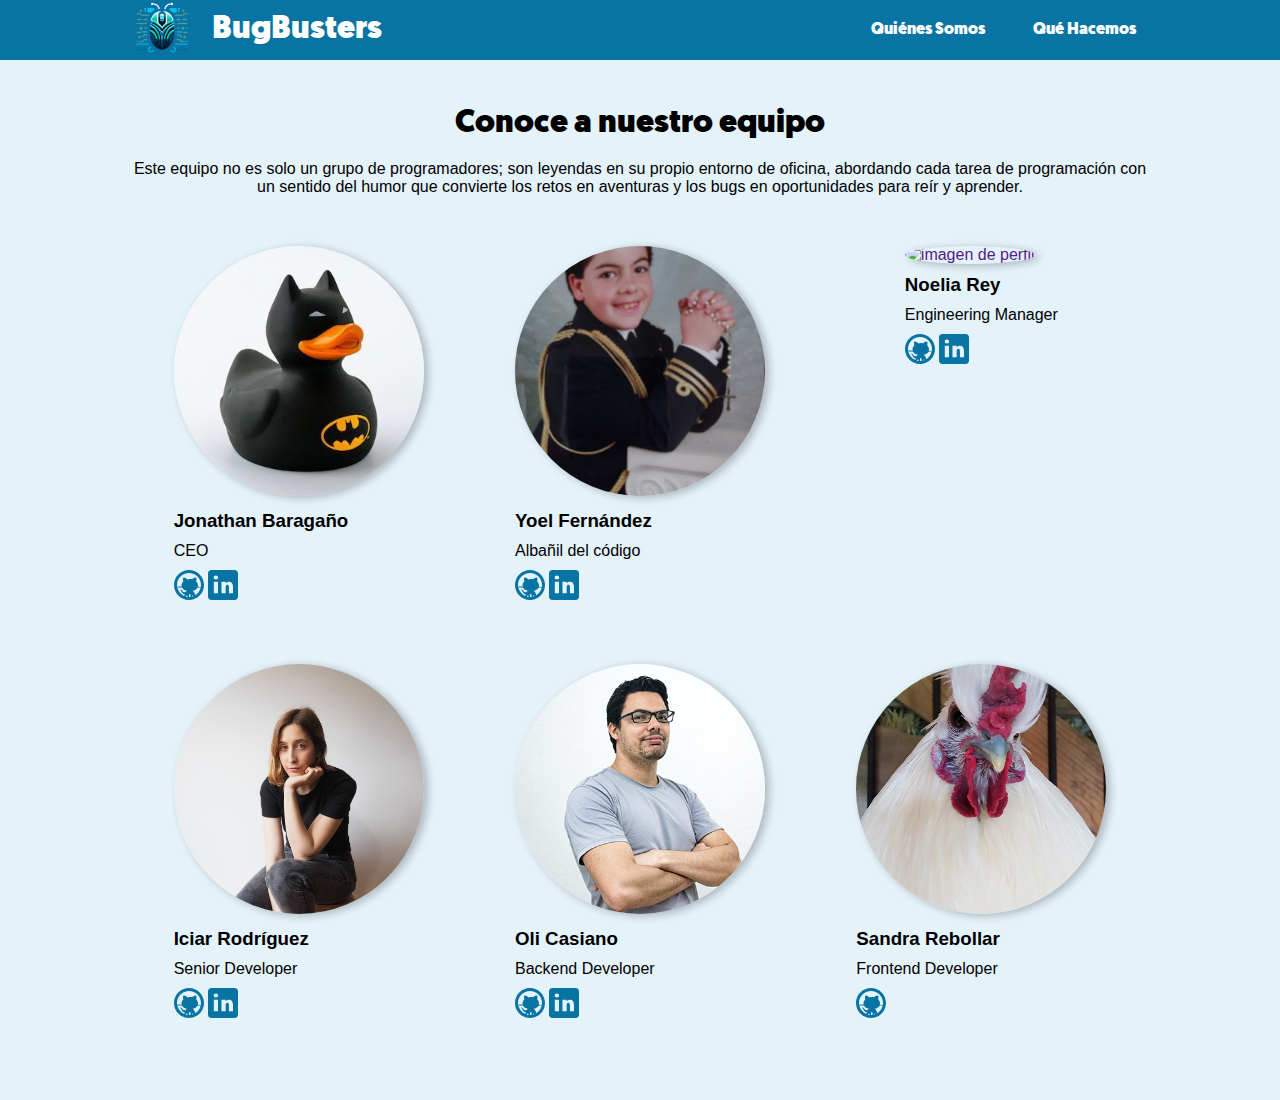
==== index.html @ 2697aad9 "Created Oli Perfil" ====
<!DOCTYPE html>
<html lang="en">
  <head>
    <meta charset="UTF-8" />
    <meta name="viewport" content="width=device-width, initial-scale=1.0" />
    <link rel="stylesheet" href="style.css" />
    <title>BugBusters Page</title>
  </head>

  <body>
    <header>
      <div class="header_left">
        <a href="index.html">
          <img
            class="logo"
            src="./img/logo-bugsbuster 1.png"
            alt="Imágen del logo de empresa"
          />
        </a>
        <div class="team_name">BugBusters</div>
      </div>

      <div class="header_right">
        <a href="#">
          <div class="header_right_who">Quiénes Somos</div>
        </a>
        <a href="#">
          <div class="header_right_what">Qué Hacemos</div>
        </a>
      </div>
    </header>

    <main>
      <div class="main_title">
        <h1>Conoce a nuestro equipo</h1>
        <p>
          Este equipo no es solo un grupo de programadores; son leyendas en su
          propio entorno de oficina, abordando cada tarea de programación con un
          sentido del humor que convierte los retos en aventuras y los bugs en
          oportunidades para reír y aprender.
        </p>
      </div>

      <section class="profile_section">
        <article>
          <a href=""
            ><img
              src="/img/patoBatman.jpg"
              alt="imagen de perfil"
              class="photo_profile"
          /></a>
          <h3>Jonathan Baragaño</h3>
          <p>CEO</p>
          <div class="logos_profile">
            <a href="https://github.com/JohnnyBC2022" target="_blank">
              <img src="img/GitHub.svg" alt="GitHub Logo" />
            </a>
            <a href="https://www.linkedin.com/in/jonathan-baraga%C3%B1o-car%C3%BAs-1a3a9563/" target="_blank">
              <img src="img/LinkedIn.svg" alt="Linkedin Logo" />
            </a>
          </div>
        </article>
        <article>
          <a href="./PERFILES/perfil_Yoel.html"
            ><img
              src="/img/yoel.jpg"
              alt="imagen de perfil"
              class="photo_profile"
          /></a>
          <h3>Yoel Fernández</h3>
          <p>Albañil del código</p>
          <div class="logos_profile">
            <a href="https://github.com/YoelFJ" target="_blank">
              <img src="img/GitHub.svg" alt="GitHub Logo" />
            </a>
            <a href="https://www.linkedin.com/in/yoel-fern%C3%A1ndez-jorreto-6891a1287/" target="_blank">
              <img src="img/LinkedIn.svg" alt="Linkedin Logo" />
            </a>
          </div>
        </article>
        <article>
          <a href=""
            ><img
              src="/img/Foto.jpg"
              alt="imagen de perfil"
              class="photo_profile"
          /></a>
          <h3>Noelia Rey</h3>
          <p>Engineering Manager</p>
          <div class="logos_profile">
            <a href="https://github.com/Bedknobs" target="_blank">
              <img src="img/GitHub.svg" alt="GitHub Logo" />
            </a>
            <a href="https://www.linkedin.com/in/noelia-rey-silva-609a581b9?utm_source=share&utm_campaign=share_via&utm_content=profile&utm_medium=android_app" target="_blank">
              <img src="img/LinkedIn.svg" alt="Linkedin Logo" />
            </a>
          </div>
        </article>
        <article>
          <a href="./PERFILES/perfil_iciar.html"
            ><img
              src="/img/IMG_0886.JPG"
              alt="imagen de perfil"
              class="photo_profile"
          /></a>
          <h3>Iciar Rodríguez</h3>
          <p>Senior Developer</p>
          <div class="logos_profile">
            <a href="https://github.com/rgiciar" target="_blank">
              <img src="img/GitHub.svg" alt="GitHub Logo" />
            </a>
            <a href="https://www.linkedin.com/in/iciarrodriguezgomez/" target="_blank">
              <img src="img/LinkedIn.svg" alt="Linkedin Logo" />
            </a>
          </div>
        </article>
        <article>
          <a href="./PERFILES/perfil_oli.html"
            ><img
              src="/img/oli.jpg"
              alt="imagen de perfil"
              class="photo_profile"
          /></a>
          <h3>Oli Casiano</h3>
          <p>Backend Developer</p>
          <div class="logos_profile">
            <a href="https://github.com/Srb4by" target="_blank">
              <img src="img/GitHub.svg" alt="GitHub Logo" />
            </a>
            <a href="https://www.linkedin.com/in/oliver-sanchez-casiano-a137b4ba/" target="_blank">
              <img src="img/LinkedIn.svg" alt="Linkedin Logo" />
            </a>
          </div>
        </article>
        <article>
          <a href="./PERFILES/perfil_sandra.html"
            ><img
              src="/img/san.jpg"
              alt="imagen de perfil"
              class="photo_profile"
          /></a>
          <h3>Sandra Rebollar</h3>
          <p>Frontend Developer</p>
          <div class="logos_profile">
            <a href="https://github.com/San-QP" target="_blank">
              <img src="img/GitHub.svg" alt="GitHub Logo" />
            </a>           
          </div>
        </article>
      </section>
    </main>
  </body>
</html>
---- style.css ----
/* Reseteo de la página */
* {
  margin: 0;
  padding: 0;
  list-style: none;
  text-decoration: none;
  border: none;
  outline: none;
}
/* Fuentes */

@font-face {
    font-family: "Geomanist-Black";
    src: url("/fonts/Geomanist-Black.otf");
}

@import url('https://fonts.googleapis.com/css2?family=Poppins&display=swap');

:root {
  --header-bgcolormain: #0874a3;
  --header-bgcolorsecond: #02d3bd;
  --header-colormain: #fff;
  --header-colorsecond: #000;
  --main-bgcolormain: #e4f2fa;
  
}

body {
  font-family: 'Poppins', sans-serif, Arial;
  width: 100%;
}

header {
  background-color: var(--header-bgcolormain);
  height: 3.75em; /* corresponde a 60px */
  display: flex;
  justify-content: space-between;
  align-items: center;
  font-family: "Geomanist-Black";
}

.header_left,
.header_right {
    display: flex;
    align-items: center;
    gap: 1em;
    padding: 0 8em;

}

.team_name {
  color: var(--header-colormain);
  font-size: 2em; /* en Figma viene 24 px, pero creo que es pequeño. 1em son 16px, así que aquí tenemos 32px*/
}

.header_right_who,
.header_right_what {
  color: var(--header-colormain);
  padding: 1em;
}
.header_right_who:hover,
.header_right_what:hover {
  background-color: var(--header-bgcolorsecond);
  color: var(--header-colorsecond);
  padding: 1em;
}

main {
  background-color: var(--main-bgcolormain);
  min-height: 100vh;
  padding: 3em 0em;
 
  margin: auto;
}

.main_title {
  width: 80%;
  margin: auto;
  text-align: center;
}

h1 {
  margin-bottom: 0.625em;
  font-family: "Geomanist-Black";
}

.profile_section {
  width: 80%;
  margin: auto;
  display: grid;
  grid-template-columns: 1fr 1fr 1fr;
  grid-template-rows: 1fr 1fr;
  justify-items: center;
  margin-top: 1.25em;
}

article {
  display: flex;
  flex-direction: column;
  gap: 0.625em;
  margin: 0.625em;
  padding: 1.25em;
}

.photo_profile {
  width: 250px;
  height: 250px;
  object-fit: cover;
  border-radius: 50%;
  box-shadow: 4px 2px 8px 0px rgba(0, 0, 0, 0.25);
}
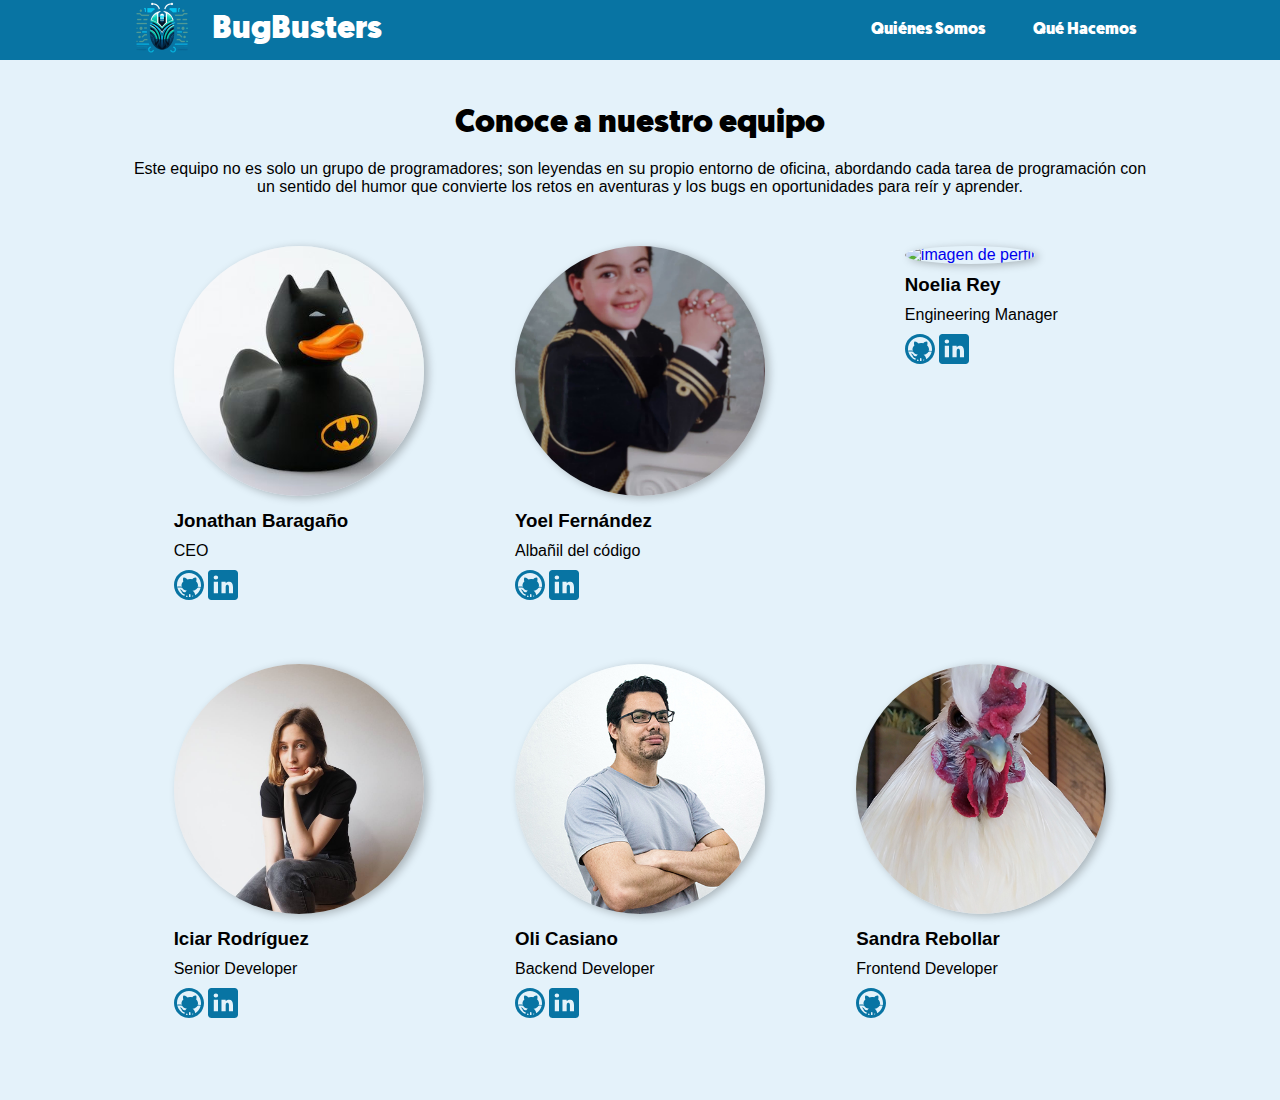
==== commit 36b254c0: "Perfil Noelia" ====
--- a/index.html
+++ b/index.html
@@ -79,7 +79,7 @@
           </div>
         </article>
         <article>
-          <a href=""
+          <a href="./PERFILES/perfil_noelia.html"
             ><img
               src="/img/Foto.jpg"
               alt="imagen de perfil"
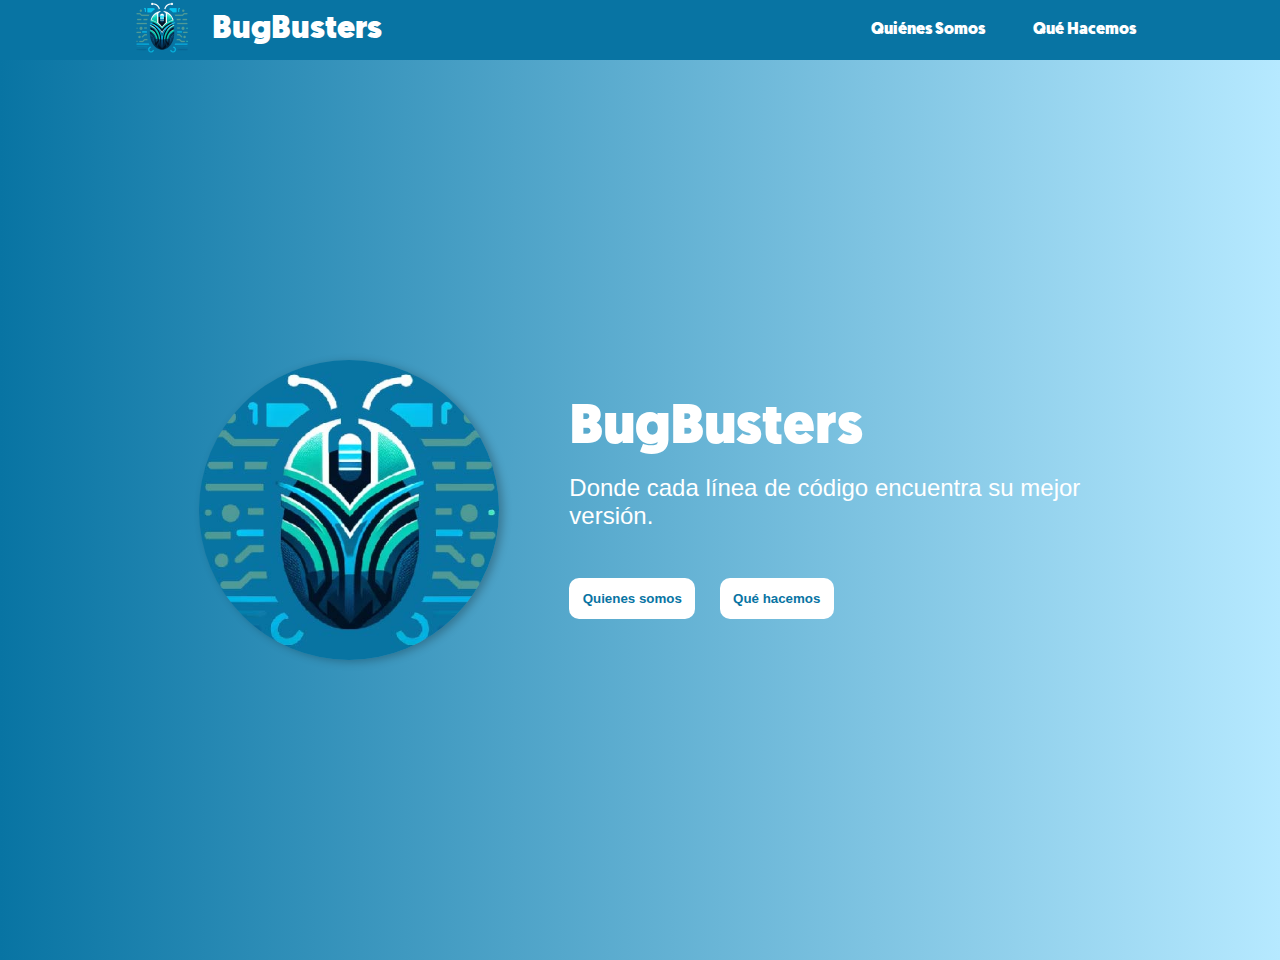
==== commit 8afdddb5: "Arreglados enlaces, y pagina inicio creada" ====
--- a/index.html
+++ b/index.html
@@ -4,7 +4,7 @@
     <meta charset="UTF-8" />
     <meta name="viewport" content="width=device-width, initial-scale=1.0" />
     <link rel="stylesheet" href="style.css" />
-    <title>BugBusters Page</title>
+    <title>Inicio</title>
   </head>
 
   <body>
@@ -13,7 +13,7 @@
         <a href="index.html">
           <img
             class="logo"
-            src="./img/logo-bugsbuster 1.png"
+            src="./img/logo_header.png"
             alt="Imágen del logo de empresa"
           />
         </a>
@@ -29,125 +29,21 @@
         </a>
       </div>
     </header>
+<main>
+  <img src="./img/Logo_400x400.jpg" alt="Foto logo grande" class="photo_logo">
+  <section>
+    <h1>BugBusters</h1>
+    <p>Donde cada línea de código encuentra su mejor versión.</p>
+    <div>
+        <a href="./Quienes Somos/Quienes_somos.html">
+            <button>Quienes somos</button>
+        </a>
+        <a href="">
+            <button>Qué hacemos</button>
+        </a>
+    </div>
+  </section>
+</main>
 
-    <main>
-      <div class="main_title">
-        <h1>Conoce a nuestro equipo</h1>
-        <p>
-          Este equipo no es solo un grupo de programadores; son leyendas en su
-          propio entorno de oficina, abordando cada tarea de programación con un
-          sentido del humor que convierte los retos en aventuras y los bugs en
-          oportunidades para reír y aprender.
-        </p>
-      </div>
-
-      <section class="profile_section">
-        <article>
-          <a href=""
-            ><img
-              src="/img/patoBatman.jpg"
-              alt="imagen de perfil"
-              class="photo_profile"
-          /></a>
-          <h3>Jonathan Baragaño</h3>
-          <p>CEO</p>
-          <div class="logos_profile">
-            <a href="https://github.com/JohnnyBC2022" target="_blank">
-              <img src="img/GitHub.svg" alt="GitHub Logo" />
-            </a>
-            <a href="https://www.linkedin.com/in/jonathan-baraga%C3%B1o-car%C3%BAs-1a3a9563/" target="_blank">
-              <img src="img/LinkedIn.svg" alt="Linkedin Logo" />
-            </a>
-          </div>
-        </article>
-        <article>
-          <a href="./PERFILES/perfil_Yoel.html"
-            ><img
-              src="/img/yoel.jpg"
-              alt="imagen de perfil"
-              class="photo_profile"
-          /></a>
-          <h3>Yoel Fernández</h3>
-          <p>Albañil del código</p>
-          <div class="logos_profile">
-            <a href="https://github.com/YoelFJ" target="_blank">
-              <img src="img/GitHub.svg" alt="GitHub Logo" />
-            </a>
-            <a href="https://www.linkedin.com/in/yoel-fern%C3%A1ndez-jorreto-6891a1287/" target="_blank">
-              <img src="img/LinkedIn.svg" alt="Linkedin Logo" />
-            </a>
-          </div>
-        </article>
-        <article>
-          <a href="./PERFILES/perfil_noelia.html"
-            ><img
-              src="/img/Foto.jpg"
-              alt="imagen de perfil"
-              class="photo_profile"
-          /></a>
-          <h3>Noelia Rey</h3>
-          <p>Engineering Manager</p>
-          <div class="logos_profile">
-            <a href="https://github.com/Bedknobs" target="_blank">
-              <img src="img/GitHub.svg" alt="GitHub Logo" />
-            </a>
-            <a href="https://www.linkedin.com/in/noelia-rey-silva-609a581b9?utm_source=share&utm_campaign=share_via&utm_content=profile&utm_medium=android_app" target="_blank">
-              <img src="img/LinkedIn.svg" alt="Linkedin Logo" />
-            </a>
-          </div>
-        </article>
-        <article>
-          <a href="./PERFILES/perfil_iciar.html"
-            ><img
-              src="/img/IMG_0886.JPG"
-              alt="imagen de perfil"
-              class="photo_profile"
-          /></a>
-          <h3>Iciar Rodríguez</h3>
-          <p>Senior Developer</p>
-          <div class="logos_profile">
-            <a href="https://github.com/rgiciar" target="_blank">
-              <img src="img/GitHub.svg" alt="GitHub Logo" />
-            </a>
-            <a href="https://www.linkedin.com/in/iciarrodriguezgomez/" target="_blank">
-              <img src="img/LinkedIn.svg" alt="Linkedin Logo" />
-            </a>
-          </div>
-        </article>
-        <article>
-          <a href="./PERFILES/perfil_oli.html"
-            ><img
-              src="/img/oli.jpg"
-              alt="imagen de perfil"
-              class="photo_profile"
-          /></a>
-          <h3>Oli Casiano</h3>
-          <p>Backend Developer</p>
-          <div class="logos_profile">
-            <a href="https://github.com/Srb4by" target="_blank">
-              <img src="img/GitHub.svg" alt="GitHub Logo" />
-            </a>
-            <a href="https://www.linkedin.com/in/oliver-sanchez-casiano-a137b4ba/" target="_blank">
-              <img src="img/LinkedIn.svg" alt="Linkedin Logo" />
-            </a>
-          </div>
-        </article>
-        <article>
-          <a href="./PERFILES/perfil_sandra.html"
-            ><img
-              src="/img/san.jpg"
-              alt="imagen de perfil"
-              class="photo_profile"
-          /></a>
-          <h3>Sandra Rebollar</h3>
-          <p>Frontend Developer</p>
-          <div class="logos_profile">
-            <a href="https://github.com/San-QP" target="_blank">
-              <img src="img/GitHub.svg" alt="GitHub Logo" />
-            </a>           
-          </div>
-        </article>
-      </section>
-    </main>
   </body>
 </html>
--- a/style.css
+++ b/style.css
@@ -1,111 +1,117 @@
 /* Reseteo de la página */
 * {
-  margin: 0;
-  padding: 0;
-  list-style: none;
-  text-decoration: none;
-  border: none;
-  outline: none;
-}
-/* Fuentes */
+    margin: 0;
+    padding: 0;
+    list-style: none;
+    text-decoration: none;
+    border: none;
+    outline: none;
+  }
+  /* Fuentes */
+  
+  @font-face {
+      font-family: "Geomanist-Black";
+      src: url("/fonts/Geomanist-Black.otf");
+  }
+  
+  @import url('https://fonts.googleapis.com/css2?family=Poppins&display=swap');
+  
+  :root {
+    --header-bgcolormain: #0874a3;
+    --header-bgcolorsecond: #02d3bd;
+    --header-colormain: #fff;
+    --header-colorsecond: #000;
+    --main-bgcolormain: #e4f2fa;
+    
+  }
+  
+  body {
+    font-family: 'Poppins', sans-serif, Arial;
+    width: 100%;
+  }
+  
+  header {
+    background-color: var(--header-bgcolormain);
+    height: 3.75em; /* corresponde a 60px */
+    display: flex;
+    justify-content: space-between;
+    align-items: center;
+    font-family: "Geomanist-Black";
+  }
+  
+  .header_left,
+  .header_right {
+      display: flex;
+      align-items: center;
+      gap: 1em;
+      padding: 0 8em;
+  
+  }
+  
+  .team_name {
+    color: var(--header-colormain);
+    font-size: 2em; /* en Figma viene 24 px, pero creo que es pequeño. 1em son 16px, así que aquí tenemos 32px*/
+  }
+  
+  .header_right_who,
+  .header_right_what {
+    color: var(--header-colormain);
+    padding: 1em;
+  }
+  .header_right_who:hover,
+  .header_right_what:hover {
+    background-color: var(--header-bgcolorsecond);
+    color: var(--header-colorsecond);
+    padding: 1em;
+  }
+  
+  main{
+    display:flex;
+    align-items: center;
+    margin: auto;
+    background: rgb(8,116,163);
+    background: linear-gradient(90deg, rgba(8,116,163,1) 0%, rgba(182,233,255,1) 100%);
+    height: 100vh;
+    justify-content: space-evenly;
+  }
 
-@font-face {
+  .photo_logo{
+    width: 300px;
+    height: 300px;
+    object-fit: cover;
+    border-radius: 50%;
+    box-shadow: 4px 2px 8px 0px rgba(0, 0, 0, 0.25);
+  }
+
+  section{
+    width: 40%;
+    margin-left: -8em;
+  }
+
+  h1{
+    margin-bottom: 0.3em;
     font-family: "Geomanist-Black";
-    src: url("/fonts/Geomanist-Black.otf");
-}
+    font-size: 3.5em;
+    color: var(--header-colormain);
+  }
 
-@import url('https://fonts.googleapis.com/css2?family=Poppins&display=swap');
+  p{
+    font-size: 1.5em;
+    margin-bottom: 2em;
+    color: var(--header-colormain)
+  }
 
-:root {
-  --header-bgcolormain: #0874a3;
-  --header-bgcolorsecond: #02d3bd;
-  --header-colormain: #fff;
-  --header-colorsecond: #000;
-  --main-bgcolormain: #e4f2fa;
-  
-}
+  button{
+    padding: 1em;
+    border-radius: 10px;
+    margin-right: 1.5em;
+    color: var(--header-bgcolormain);
+    background-color: var(--header-colormain);
+    font-weight: bold;
+  }
 
-body {
-  font-family: 'Poppins', sans-serif, Arial;
-  width: 100%;
-}
-
-header {
-  background-color: var(--header-bgcolormain);
-  height: 3.75em; /* corresponde a 60px */
-  display: flex;
-  justify-content: space-between;
-  align-items: center;
-  font-family: "Geomanist-Black";
-}
-
-.header_left,
-.header_right {
-    display: flex;
-    align-items: center;
-    gap: 1em;
-    padding: 0 8em;
-
-}
-
-.team_name {
-  color: var(--header-colormain);
-  font-size: 2em; /* en Figma viene 24 px, pero creo que es pequeño. 1em son 16px, así que aquí tenemos 32px*/
-}
-
-.header_right_who,
-.header_right_what {
-  color: var(--header-colormain);
-  padding: 1em;
-}
-.header_right_who:hover,
-.header_right_what:hover {
-  background-color: var(--header-bgcolorsecond);
-  color: var(--header-colorsecond);
-  padding: 1em;
-}
-
-main {
-  background-color: var(--main-bgcolormain);
-  min-height: 100vh;
-  padding: 3em 0em;
- 
-  margin: auto;
-}
-
-.main_title {
-  width: 80%;
-  margin: auto;
-  text-align: center;
-}
-
-h1 {
-  margin-bottom: 0.625em;
-  font-family: "Geomanist-Black";
-}
-
-.profile_section {
-  width: 80%;
-  margin: auto;
-  display: grid;
-  grid-template-columns: 1fr 1fr 1fr;
-  grid-template-rows: 1fr 1fr;
-  justify-items: center;
-  margin-top: 1.25em;
-}
-
-article {
-  display: flex;
-  flex-direction: column;
-  gap: 0.625em;
-  margin: 0.625em;
-  padding: 1.25em;
-}
-
-.photo_profile {
-  width: 250px;
-  height: 250px;
-  object-fit: cover;
-  border-radius: 50%;
-  box-shadow: 4px 2px 8px 0px rgba(0, 0, 0, 0.25);
-}
+  button:hover {
+    background-color: var(--header-bgcolormain);
+    color: var(--header-colormain);
+    box-shadow: 4px 4px 4px rgba(255, 255, 255, 0.8);
+  }